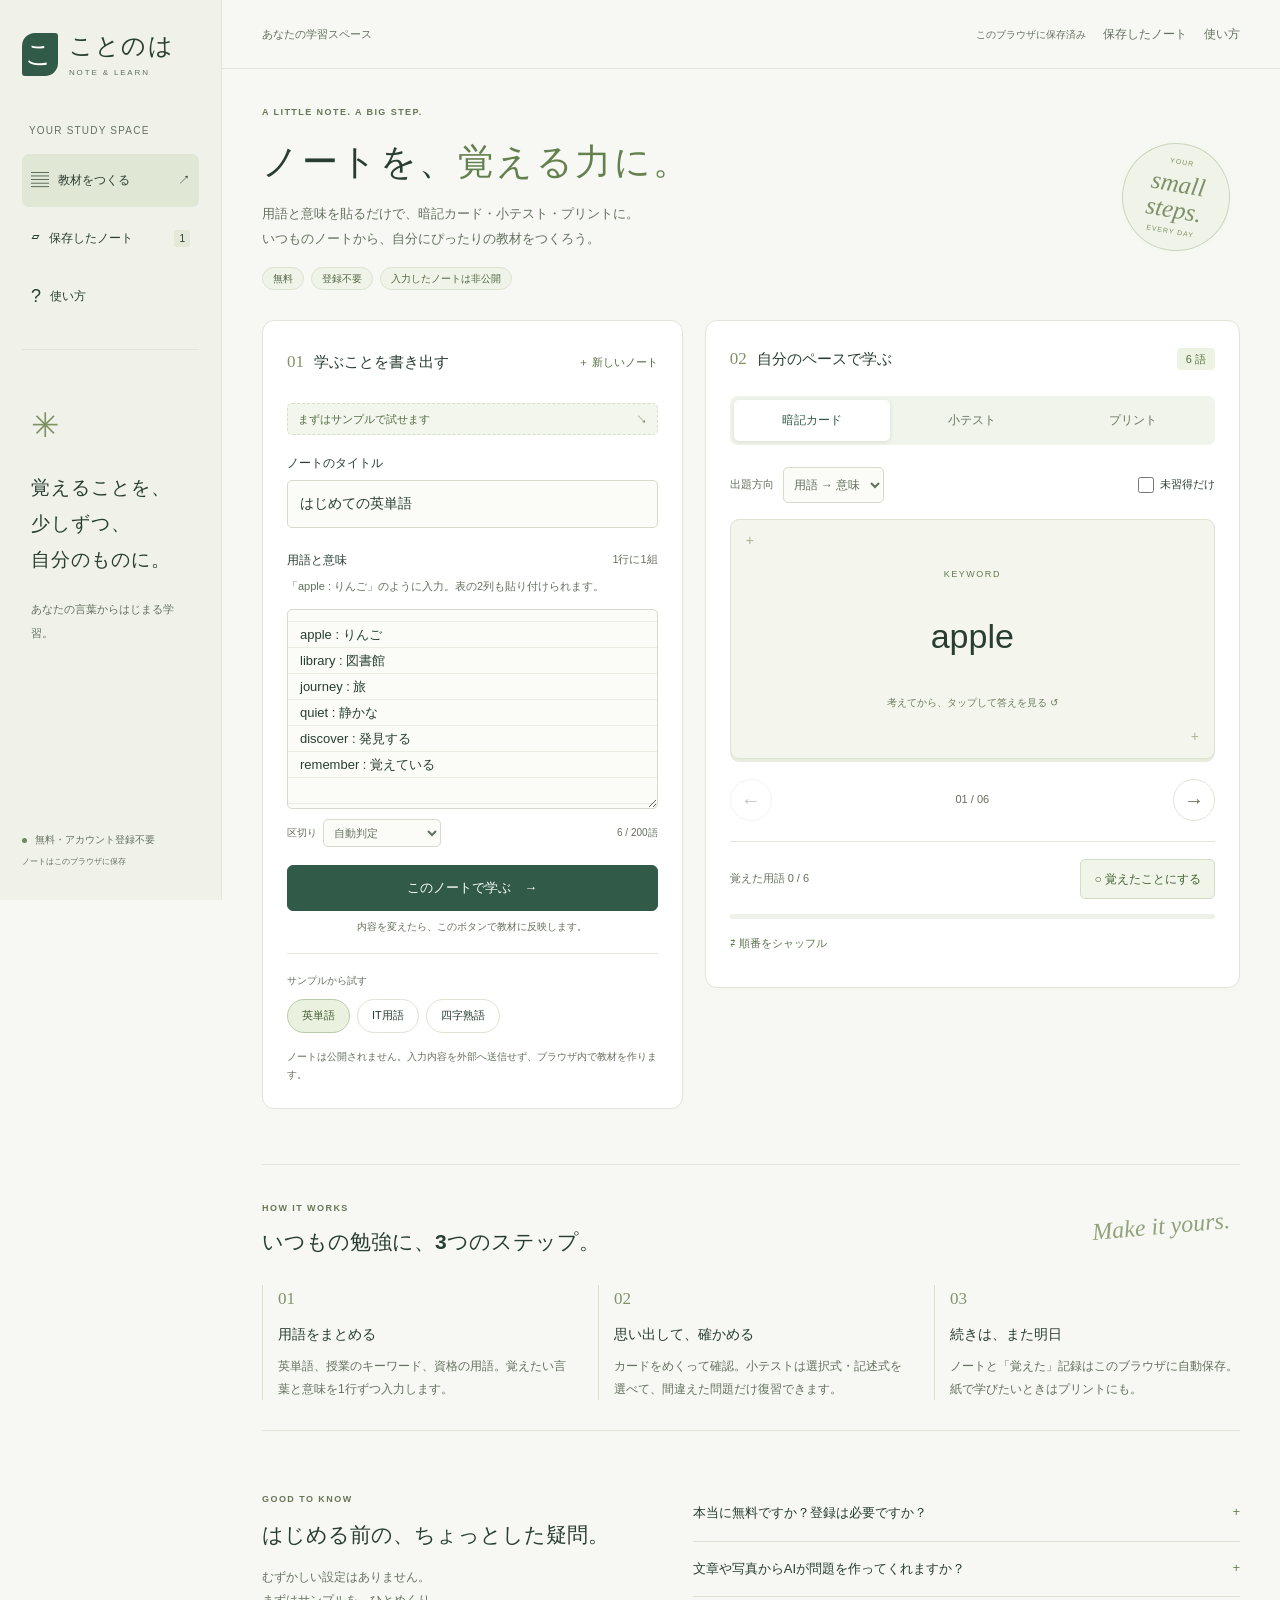
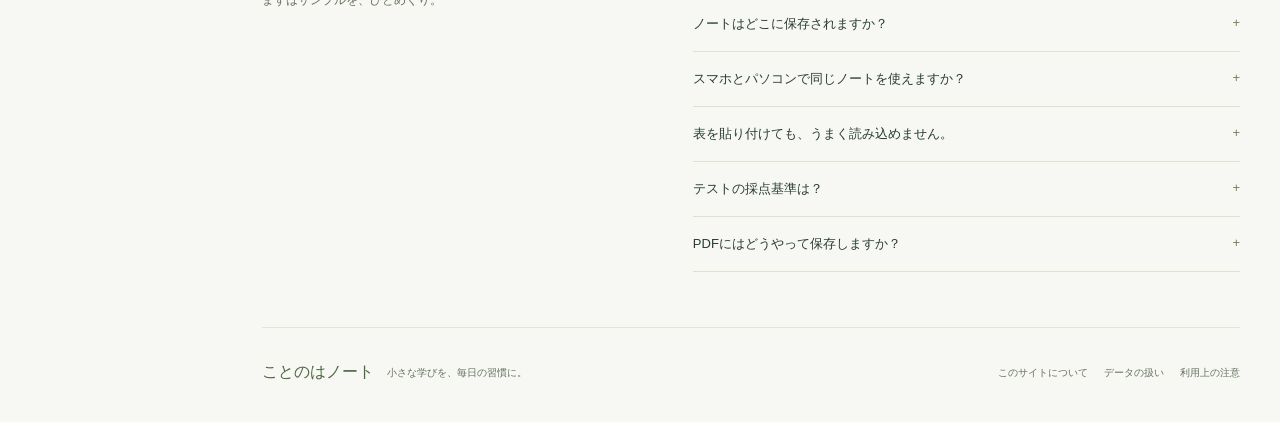
==== index.html @ 193f7513 "Add files via upload" ====
<!doctype html>
<html lang="ja">
<head>
  <meta charset="UTF-8"><meta name="viewport" content="width=device-width, initial-scale=1"><meta name="theme-color" content="#315a48">
  <title>ことのはノート｜登録不要の暗記カード・小テスト作成</title>
  <meta name="description" content="用語と意味を貼るだけで、暗記カード・選択式や記述式の小テスト・印刷プリントに。無料・登録不要。英単語や資格の勉強に使える、自分だけの学習ツールです。">
  <link rel="canonical" href="__SITE_URL__/">
  <meta property="og:type" content="website"><meta property="og:locale" content="ja_JP"><meta property="og:site_name" content="ことのはノート"><meta property="og:title" content="ことのはノート｜ノートを、覚える力に。"><meta property="og:description" content="貼り付けた用語を、暗記カード・小テスト・プリントに。無料、登録不要。"><meta property="og:url" content="__SITE_URL__/"><meta property="og:image" content="__SITE_URL__/og.png"><meta property="og:image:width" content="1200"><meta property="og:image:height" content="630"><meta name="twitter:card" content="summary_large_image">
  <link rel="icon" href="favicon.svg" type="image/svg+xml"><link rel="apple-touch-icon" href="icon-180.png"><link rel="stylesheet" href="style.css"><script src="core.js" defer></script><script src="app.js" defer></script>
  <script type="application/ld+json">{"@context":"https://schema.org","@type":"WebApplication","name":"ことのはノート","url":"__SITE_URL__/","applicationCategory":"EducationalApplication","operatingSystem":"Web browser","inLanguage":"ja","offers":{"@type":"Offer","price":"0","priceCurrency":"JPY"},"description":"用語と意味から暗記カード・小テスト・印刷プリントを作成する登録不要の学習ツール。"}</script>
</head>
<body>
<a class="skip-link" href="#workspace">教材づくりへスキップ</a>
<aside class="sidebar">
  <a class="brand" href="./"><span class="brand-mark" aria-hidden="true">こ</span><span>ことのは<span class="brand-small">NOTE & LEARN</span></span></a>
  <div class="side-label">YOUR STUDY SPACE</div>
  <nav aria-label="メインメニュー"><a class="side-item active" href="#workspace"><span aria-hidden="true">▤</span> 教材をつくる <span class="side-arrow">↗</span></a><button class="side-item" data-library><span aria-hidden="true">▱</span> 保存したノート <span id="noteCount" class="count-badge">1</span></button><a class="side-item" href="#howto"><span aria-hidden="true">?</span> 使い方</a></nav>
  <div class="side-rule"></div><div class="sidebar-note"><div class="little-leaf" aria-hidden="true">✳</div><p>覚えることを、<br>少しずつ、<br>自分のものに。</p><small>あなたの言葉からはじまる学習。</small></div>
  <div class="side-bottom"><span class="status-dot"></span> 無料・アカウント登録不要<small>ノートはこのブラウザに保存</small></div>
</aside>
<div class="shell">
  <header class="topbar"><span class="breadcrumb">あなたの学習スペース</span><div class="top-actions"><span id="saveStatus" role="status">このブラウザに保存</span><button class="header-link" data-library>保存したノート</button><a class="header-link" href="#howto">使い方</a></div></header>
  <main>
    <section class="intro"><div><div class="eyebrow">A LITTLE NOTE. A BIG STEP.</div><h1>ノートを、<span>覚える力に。</span></h1><p>用語と意味を貼るだけで、暗記カード・小テスト・プリントに。<br>いつものノートから、自分にぴったりの教材をつくろう。</p><div class="trust-row"><span>無料</span><span>登録不要</span><span>入力したノートは非公開</span></div></div><div class="intro-stamp" aria-hidden="true"><span>YOUR</span><strong>small<br>steps.</strong><span>EVERY DAY</span></div></section>
    <noscript><p class="error-box">この学習ツールにはJavaScriptが必要です。ブラウザの設定でJavaScriptを有効にしてください。</p></noscript>
    <div id="storageWarning" class="warning-box" role="alert" hidden></div>
    <div id="workspace" class="workspace">
      <section class="editor-panel panel" aria-labelledby="editorHeading">
        <div class="panel-head"><div><span class="step-num">01</span><h2 id="editorHeading">学ぶことを書き出す</h2></div><button id="newBtn" class="text-button">＋ 新しいノート</button></div>
        <div id="sampleNotice" class="sample-notice"><span>まずはサンプルで試せます</span><span class="sample-dot" aria-hidden="true">↘</span></div>
        <label for="noteTitle" class="field-label">ノートのタイトル</label><input id="noteTitle" maxlength="80" placeholder="例：英単語 第1章" autocomplete="off">
        <div class="label-row"><label for="source" class="field-label">用語と意味</label><span class="subtle">1行に1組</span></div>
        <p id="formatHelp" class="input-hint">「apple : りんご」のように入力。表の2列も貼り付けられます。</p>
        <textarea id="source" maxlength="450000" spellcheck="false" aria-describedby="formatHelp inputError" placeholder="apple : りんご&#10;library : 図書館&#10;journey : 旅"></textarea>
        <div class="editor-meta"><label for="separator">区切り <select id="separator"><option value="auto">自動判定</option><option value="colon">コロン（:）</option><option value="tab">タブ（表の2列）</option><option value="comma">カンマ（,）</option></select></label><span id="lineCount">0 / 200語</span></div>
        <div id="inputError" class="error-box" role="alert" hidden></div>
        <button id="generateBtn" class="primary generate">このノートで学ぶ <span aria-hidden="true">→</span></button>
        <p id="editHint" class="input-hint edit-hint">内容を変えたら、このボタンで教材に反映します。</p>
        <div class="sample-section"><span class="mini-label">サンプルから試す</span><div class="sample-buttons"><button data-sample="english">英単語</button><button data-sample="it">IT用語</button><button data-sample="idiom">四字熟語</button></div></div>
        <p class="privacy-note">ノートは公開されません。入力内容を外部へ送信せず、ブラウザ内で教材を作ります。</p>
      </section>
      <section class="study-panel panel" aria-labelledby="studyHeading">
        <div class="panel-head"><div><span class="step-num">02</span><h2 id="studyHeading">自分のペースで学ぶ</h2></div><span class="small-tag green" id="wordBadge">0 語</span></div>
        <div class="tabs" role="tablist" aria-label="学習モード"><button id="tab-cards" role="tab" aria-selected="true" aria-controls="learningArea" data-mode="cards">暗記カード</button><button id="tab-quiz" role="tab" aria-selected="false" aria-controls="learningArea" data-mode="quiz">小テスト</button><button id="tab-print" role="tab" aria-selected="false" aria-controls="learningArea" data-mode="print">プリント</button></div>
        <p id="pendingNotice" class="pending-notice" hidden>編集した内容はまだ教材に反映されていません。「教材を更新する」を押してください。</p>
        <div id="learningArea" role="tabpanel" aria-labelledby="tab-cards" tabindex="0"></div>
      </section>
    </div>
    <section class="how-section" id="howto" aria-labelledby="howHeading"><div class="section-label"><div><span class="eyebrow">HOW IT WORKS</span><h2 id="howHeading">いつもの勉強に、3つのステップ。</h2></div><span class="handwritten" aria-hidden="true">Make it yours.</span></div><div class="steps"><article><span class="step-num">01</span><h3>用語をまとめる</h3><p>英単語、授業のキーワード、資格の用語。覚えたい言葉と意味を1行ずつ入力します。</p></article><article><span class="step-num">02</span><h3>思い出して、確かめる</h3><p>カードをめくって確認。小テストは選択式・記述式を選べて、間違えた問題だけ復習できます。</p></article><article><span class="step-num">03</span><h3>続きは、また明日</h3><p>ノートと「覚えた」記録はこのブラウザに自動保存。紙で学びたいときはプリントにも。</p></article></div></section>
    <section class="faq-section" id="faq" aria-labelledby="faqHeading"><div><span class="eyebrow">GOOD TO KNOW</span><h2 id="faqHeading">はじめる前の、ちょっとした疑問。</h2><p>むずかしい設定はありません。<br>まずはサンプルを、ひとめくり。</p></div><div class="faq-list"><details><summary>本当に無料ですか？登録は必要ですか？</summary><p>現在の機能はすべて無料で使えます。会員登録やログイン、クレジットカードの登録は不要です。</p></details><details><summary>文章や写真からAIが問題を作ってくれますか？</summary><p>いいえ。今は自分で入力した「用語と意味」の組から教材を作るツールです。文章・写真・PDFの解析や、内容の正しさを判定する機能はありません。</p></details><details><summary>ノートはどこに保存されますか？</summary><p>この端末の、このブラウザ内です。30冊まで保存できます。ブラウザのデータを消したり、プライベートブラウズを終了したりすると失われることがあります。「保存したノート」から定期的にバックアップしてください。同じ端末を使う人はノートを閲覧できます。</p></details><details><summary>スマホとパソコンで同じノートを使えますか？</summary><p>自動同期はありません。「保存したノート」からJSONファイルを保存し、別の端末で読み込んでください。読み込んだノートは別のノートとして追加されます。</p></details><details><summary>表を貼り付けても、うまく読み込めません。</summary><p>1列目に用語、2列目に意味を置き、見出しを除いた2列をコピーしてください。区切りを「タブ」にすると確実です。1組の中の改行や、引用符付きCSVには対応していません。</p></details><details><summary>テストの採点基準は？</summary><p>記述式は登録した用語と一致すれば正解です。英字の大小、全角・半角、空白の違いは区別しません。別の言い方や誤字は判定できません。選択式の候補は同じノートの用語から作ります。</p></details><details><summary>PDFにはどうやって保存しますか？</summary><p>「プリント」の「印刷 / PDF保存」を押し、端末の印刷画面でPDF保存を選びます。端末やブラウザによって操作は異なります。紙に印刷する場合はA4縦を選んでください。</p></details></div></section>
    <footer><a class="footer-brand" href="./">ことのはノート</a><span>小さな学びを、毎日の習慣に。</span><nav aria-label="サイト情報"><a href="about.html">このサイトについて</a><a href="privacy.html">データの扱い</a><a href="terms.html">利用上の注意</a></nav></footer>
  </main>
</div>
<dialog id="libraryDialog" aria-labelledby="libraryHeading"><div class="dialog-head"><div><span class="eyebrow">YOUR NOTEBOOKS</span><h2 id="libraryHeading">保存したノート</h2></div><form method="dialog"><button class="close-button" aria-label="閉じる">×</button></form></div><p class="input-hint">このブラウザだけに保存されています。大切なノートはファイルにも保存してください。</p><div class="library-actions"><button id="libraryNewBtn" class="secondary">＋ 新しいノート</button><button id="importBtn" class="secondary">ファイルを読み込む</button><input id="importFile" type="file" accept="application/json,.json" hidden></div><div id="libraryList"></div><div class="library-bottom"><button id="backupBtn" class="primary">全ノートをバックアップ</button><span id="libraryCapacity" class="subtle"></span></div><p class="input-hint">JSONファイルには入力内容が含まれます。共有するときは内容を確認してください。</p></dialog>
<dialog id="confirmDialog" aria-labelledby="confirmHeading"><h2 id="confirmHeading">確認</h2><p id="confirmText"></p><div class="quiz-action"><button id="cancelConfirm" class="secondary">キャンセル</button><button id="acceptConfirm" class="primary">続ける</button></div></dialog>
<div id="toast" role="status" aria-live="polite"></div><div id="printSheet"></div>
</body></html>
---- style.css ----
@charset "UTF-8";
:root{--green:#315a48;--ink:#293d32;--muted:#64705f;--line:#e1e5da;--sage:#e7eddf;--paper:#f7f8f3;--soft:#f0f3e9;--danger:#984731;font-family:-apple-system,BlinkMacSystemFont,"Hiragino Kaku Gothic ProN","Yu Gothic",Meiryo,sans-serif;color:var(--ink);background:var(--paper);font-size:14px;line-height:1.7;font-synthesis:none}
*{box-sizing:border-box}body{margin:0}button,input,textarea,select{font:inherit;color:inherit}a{color:inherit}button,a,input,select,textarea{touch-action:manipulation}button{cursor:pointer}button:disabled{opacity:.4;cursor:default}button,a,input,select,textarea,summary{outline-offset:4px}button:focus-visible,a:focus-visible,summary:focus-visible{outline:3px solid #587c43}input:focus,textarea:focus,select:focus{outline:2px solid #90a879;outline-offset:1px;border-color:#789567}button{transition:background .15s}a{text-underline-offset:4px}h1,h2,h3,p{margin-top:0}h1,h2,h3{line-height:1.5}p{overflow-wrap:anywhere}h2{font-size:17px;margin:0;font-weight:650}button svg{pointer-events:none}[hidden]{display:none!important}html{scroll-behavior:smooth;scroll-padding-top:24px}.skip-link{position:fixed;top:-80px;left:20px;z-index:100;background:white;padding:12px}.skip-link:focus{top:12px}
.sidebar{position:fixed;inset:0 auto 0 0;width:222px;padding:32px 22px;background:#f0f2e9;border-right:1px solid var(--line);display:flex;flex-direction:column;z-index:2}.brand{display:flex;gap:11px;align-items:center;font-family:serif;font-weight:700;font-size:24px;text-decoration:none;letter-spacing:.05em;line-height:1.2}.brand-mark{display:flex;align-items:center;justify-content:center;background:var(--green);color:white;width:36px;height:43px;border-radius:13px 3px 13px 3px;font-size:27px;font-weight:400}.brand-small{display:block;font-family:Arial,sans-serif;font-size:8px;font-weight:400;letter-spacing:.23em;margin-top:7px;color:var(--muted)}.side-label{font-size:10px;letter-spacing:.12em;margin:45px 7px 15px;color:var(--muted)}.side-item{border:0;text-decoration:none;background:none;display:flex;gap:9px;align-items:center;width:100%;min-height:48px;text-align:left;font-size:12px;padding:11px 9px;border-radius:7px;margin-bottom:5px;white-space:nowrap}.side-item.active{background:#e0e7d5;font-weight:600}.side-item:hover{background:#e6ebdd}.side-item>span:first-child{font-size:18px}.side-arrow,.count-badge{margin-left:auto}.count-badge{font-size:10px!important;background:#e3e8d9;padding:0 5px;border-radius:3px}.side-rule{border-top:1px solid var(--line);margin:22px 0}.sidebar-note{margin:25px 9px 0}.little-leaf{font-size:34px;color:#809265;margin-bottom:15px}.sidebar-note p{font-family:serif;font-size:19px;line-height:1.9;letter-spacing:.05em}.sidebar-note small,.side-bottom{font-size:11px;color:var(--muted)}.side-bottom{margin-top:auto;padding-top:35px;font-size:10px}.side-bottom small{display:block;margin-top:6px}.status-dot{display:inline-block;width:5px;height:5px;border-radius:50%;background:#6f8759;margin-right:5px}.shell{margin-left:222px}.topbar{min-height:69px;padding:10px 40px;border-bottom:1px solid var(--line);display:flex;align-items:center;justify-content:space-between;gap:20px;font-size:11px;color:var(--muted)}.top-actions{display:flex;align-items:center;gap:17px}.header-link{background:none;border:0;font-size:12px;text-decoration:none;min-height:44px;display:inline-flex;align-items:center;padding:4px 0;white-space:nowrap}#saveStatus{font-size:10px}
main{max-width:1300px;margin:auto;padding:36px 40px 0}.intro{display:flex;align-items:center;justify-content:space-between;gap:20px;margin-bottom:30px}.eyebrow{font-size:9px;letter-spacing:.16em;color:#697657;font-weight:600}.intro h1{font-size:36px;letter-spacing:.07em;margin:15px 0 13px;font-weight:650}.intro h1 span{color:#65804f}.intro p{font-size:13px;line-height:1.9;color:var(--muted);margin-bottom:15px}.trust-row{display:flex;gap:7px;flex-wrap:wrap}.trust-row span{font-size:10px;border:1px solid #dce3d2;border-radius:30px;padding:2px 10px;background:#f0f4e8;color:#526644}.intro-stamp{border:1px solid #c9d3bd;border-radius:50%;width:108px;height:108px;flex-shrink:0;margin-right:10px;display:flex;flex-direction:column;align-items:center;justify-content:center;transform:rotate(10deg);color:#7e9069;background:#f0f4e8;outline:4px solid #f0f4e850}.intro-stamp span{font-size:7px;letter-spacing:.14em}.intro-stamp strong{font-family:Georgia,serif;font-style:italic;font-size:25px;line-height:1.05;text-align:center;font-weight:400;margin:3px 0}
.workspace{display:grid;grid-template-columns:minmax(0,.88fr) minmax(0,1.12fr);gap:22px;align-items:start;scroll-margin-top:20px}.panel{background:#fff;border:1px solid var(--line);border-radius:12px;box-shadow:0 3px 5px #263d3403;min-width:0}.editor-panel,.study-panel{padding:24px}.panel-head{display:flex;align-items:center;justify-content:space-between;gap:10px;margin-bottom:22px}.panel-head>div{display:flex;align-items:center;gap:10px}.panel-head h2{font-size:15px}.step-num{font-family:Georgia,serif;color:#81926a;font-size:17px;font-weight:400}.small-tag{font-size:11px;background:#f1f3ed;border-radius:4px;padding:2px 9px;white-space:nowrap}.green{background:#edf3e3;color:#577142}.text-button{background:none;border:0;color:#526b42;padding:5px 0;min-height:36px;font-size:11px;white-space:nowrap}.sample-notice{display:flex;justify-content:space-between;align-items:center;background:#f3f6ec;color:#536d43;border:1px dashed #d5dfc8;border-radius:5px;font-size:11px;padding:6px 10px;margin-bottom:18px}.field-label{font-size:12px;display:block;font-weight:600;margin-bottom:6px}input,textarea,select{border:1px solid #d4dbcd;border-radius:5px;background:#fbfcf8}#noteTitle{width:100%;padding:11px 12px;font-size:14px}.label-row{display:flex;align-items:center;justify-content:space-between;gap:10px;margin-top:22px}.label-row .field-label{margin:0}.subtle{color:var(--muted);font-size:11px}.input-hint{font-size:11px;line-height:1.8;color:var(--muted);margin:7px 0 12px}.edit-hint{text-align:center;font-size:10px;margin:7px 0 17px}textarea{width:100%;min-height:200px;resize:vertical;padding:12px;line-height:2;font-size:13px;background-image:linear-gradient(transparent 96%,#e9eee2 96%);background-size:100% 26px;background-position:0 12px;display:block}textarea::placeholder{color:#7f8a78}.editor-meta{display:flex;align-items:center;justify-content:space-between;gap:8px;font-size:10px;color:var(--muted);margin:10px 0 18px}.editor-meta label{display:flex;gap:6px;align-items:center}.editor-meta select{font-size:11px;padding:6px;max-width:150px}.primary{background:var(--green);color:#fff;border:1px solid var(--green);padding:11px 18px;border-radius:6px;min-height:44px;font-size:12px;font-weight:550}.primary:hover{background:#234635}.generate{width:100%;display:flex;justify-content:center;align-items:center;font-size:13px}.secondary{background:#f1f5e9;color:#456036;border:1px solid #d1ddc4;border-radius:5px;padding:9px 13px;min-height:40px;font-size:12px}.secondary:hover{background:#e5edda}.quiet{background:none;border:0;padding:8px 0;font-size:11px;color:#5e7452;min-height:40px}.quiet:hover{text-decoration:underline}.sample-section{border-top:1px solid var(--line);padding-top:14px}.mini-label{font-size:10px;color:var(--muted)}.sample-buttons{display:flex;gap:7px;margin-top:7px}.sample-buttons button{background:white;border:1px solid #dde4d4;font-size:11px;border-radius:20px;padding:5px 14px;min-height:34px}.sample-buttons button:hover,.sample-buttons button[aria-pressed=true]{background:#eaf1df;border-color:#bacdab;color:#425d31}.privacy-note{color:var(--muted);font-size:10px;line-height:1.8;margin:15px 0 0}.study-panel{min-height:660px}.tabs{display:flex;gap:4px;background:#f1f4eb;padding:4px;border-radius:7px}.tabs button{flex:1;min-width:0;white-space:nowrap;border:0;background:none;border-radius:5px;padding:9px 3px;min-height:41px;font-size:12px;color:#68775d}.tabs button[aria-selected=true]{background:#fff;color:var(--green);font-weight:600;box-shadow:0 1px 4px #33462b20}#learningArea{outline:none}#learningArea:focus-visible{outline:2px solid #789567;outline-offset:6px}.study-top{display:flex;flex-wrap:wrap;align-items:center;justify-content:space-between;gap:12px;margin:22px 0 16px}.select-label{display:flex;align-items:center;gap:9px;font-size:11px;color:var(--muted)}.select-label select{font-size:12px;padding:6px;min-height:36px;max-width:100%}.check-label{display:flex;gap:6px;align-items:center;font-size:11px;cursor:pointer;min-height:36px}.check-label input,input[type=radio]{accent-color:var(--green);width:16px;height:16px;margin:0;flex-shrink:0}.card{width:100%;min-height:240px;border:1px solid #dce4d1;border-radius:9px;background:#f4f6ed;display:flex;align-items:center;justify-content:center;flex-direction:column;text-align:center;padding:28px 22px;position:relative;box-shadow:0 3px 0 #e8ecdf;overflow-wrap:anywhere}.card::before,.card::after{content:'+';position:absolute;color:#a8b594;font-size:14px}.card::before{left:15px;top:9px}.card::after{right:15px;bottom:9px}.card-label{font-size:9px;letter-spacing:.17em;color:#647a4d;margin-bottom:26px}.card-value{font-size:34px;font-weight:500;line-height:1.7;white-space:pre-wrap;max-width:100%}.card.answer .card-value{font-size:19px}.card-tip{font-size:10px;color:#6d7d5f;margin-top:28px}.card-controls{display:flex;justify-content:space-between;align-items:center;margin-top:20px;font-size:11px;color:var(--muted);font-variant-numeric:tabular-nums}.nav-btn{width:42px;height:42px;border-radius:50%;border:1px solid var(--line);background:#fff;font-size:20px}.nav-btn:hover:not(:disabled){background:var(--soft)}.card-footer{display:flex;justify-content:space-between;align-items:center;gap:12px;margin-top:20px;padding-top:17px;border-top:1px solid var(--line);font-size:11px;color:var(--muted)}.remembered{background:#dce9cc;color:#355325;border-color:#aec699}progress{display:block;width:100%;height:5px;border:0;background:#edf1e7;border-radius:10px;overflow:hidden;accent-color:#7b9860;margin:15px 0 4px}progress::-webkit-progress-bar{background:#edf1e7}progress::-webkit-progress-value{background:#7b9860}progress::-moz-progress-bar{background:#7b9860}.empty{min-height:400px;display:flex;flex-direction:column;align-items:center;justify-content:center;text-align:center;padding:20px;color:var(--muted)}.empty-symbol{font-size:43px;color:#8da375;margin-bottom:15px}.empty h3{font-size:17px;color:#486238}.empty p{font-size:12px;white-space:pre-line}.empty .quiet{margin-top:15px}
.error-box,.warning-box,.pending-notice{padding:12px;border-radius:6px;font-size:12px;line-height:1.8}.error-box{color:#883b27;background:#fff1ea;white-space:pre-line;margin-bottom:15px;border:1px solid #f0d9cd}.warning-box{color:#745624;background:#fff7df;border:1px solid #eadcb7;margin-bottom:20px}.pending-notice{color:#725b30;background:#fff8e8;margin:15px 0 0;font-size:11px}.quiz-description{font-size:11px;line-height:1.8;color:var(--muted);margin-bottom:20px}.quiz-row{border:0;border-bottom:1px solid var(--line);padding:0 0 20px;margin:0 0 20px;min-width:0}.quiz-row legend{padding:0;margin-bottom:12px;line-height:1.9;font-size:13px;overflow-wrap:anywhere;max-width:100%}.question-number{font-family:Georgia,serif;color:#708957;margin-right:10px;font-size:15px}.choice-grid{display:grid;grid-template-columns:1fr 1fr;gap:8px}.choice-option{display:flex;align-items:center;gap:8px;padding:10px 12px;border:1px solid #dfe5d6;border-radius:6px;font-size:12px;line-height:1.7;cursor:pointer;min-width:0;min-height:44px;overflow-wrap:anywhere}.choice-option:has(input:checked){border-color:#7c9965;background:#edf4e4}.choice-option.right-choice{border-color:#719452;background:#edf4e4}.choice-option.wrong-choice{border-color:#c88b77;background:#fff0ea}.choice-option:has(input:focus-visible){outline:2px solid #6e8c56;outline-offset:2px}.written-answer{width:100%;padding:11px;font-size:14px}.quiz-action{display:flex;gap:10px;flex-wrap:wrap}.grade{font-size:12px;margin:10px 0 0}.correct{color:#386528}.incorrect{color:#963f28}.score{background:#eef4e5;border:1px solid #dce6d1;border-radius:8px;padding:17px;margin:18px 0 24px;text-align:center}.score strong{font-family:Georgia,serif;font-size:34px;font-weight:400}.score p{margin:3px 0 0;color:#536b43;font-size:12px}.print-controls{display:flex;flex-wrap:wrap;gap:12px;align-items:center;margin:22px 0}.print-controls .select-label{width:100%;flex-wrap:wrap}.paper-preview{border:1px solid #dce1d4;padding:24px;box-shadow:0 5px 14px #263d3408;font-size:12px}.paper-preview h3{font-size:19px;overflow-wrap:anywhere;margin:10px 0}.paper-preview small{color:var(--muted)}.paper-line{border-bottom:1px solid var(--line);padding:15px 0;overflow-wrap:anywhere;white-space:pre-line}.print-notice{font-size:11px;color:var(--muted);margin:17px 0 0}
.how-section{margin:55px 0;padding:30px 0;border-top:1px solid var(--line);border-bottom:1px solid var(--line)}.section-label{display:flex;justify-content:space-between;gap:20px;align-items:center;margin-bottom:27px}.section-label h2{font-size:21px;margin-top:8px}.handwritten{font:italic 24px Georgia,serif;color:#91a27b;transform:rotate(-5deg);margin-right:10px}.steps{display:grid;grid-template-columns:repeat(3,1fr);gap:30px}.steps article{padding-left:15px;border-left:1px solid #d7dfcd}.steps h3{font-size:14px;margin:10px 0}.steps p{font-size:12px;color:var(--muted);line-height:1.9;margin:0}.faq-section{display:grid;grid-template-columns:1fr 1.4fr;gap:40px;margin-bottom:55px}.faq-section h2{font-size:21px;margin:9px 0 15px}.faq-section>div>p{color:var(--muted);font-size:12px;line-height:1.9}.faq-list details{border-bottom:1px solid #dce3d2;padding:0;margin:0}.faq-list summary{cursor:pointer;font-size:13px;padding:16px 18px 16px 0;list-style:none;position:relative}.faq-list summary::-webkit-details-marker{display:none}.faq-list summary::after{content:'+';position:absolute;right:0;top:15px;color:#6c8356}.faq-list details[open] summary::after{content:'−'}.faq-list details p{font-size:12px;color:var(--muted);line-height:1.9;padding:0 12px 5px 0}footer{border-top:1px solid var(--line);padding:24px 0 30px;display:flex;align-items:center;gap:13px;flex-wrap:wrap;font-size:10px;color:var(--muted)}.footer-brand{font-family:serif;font-size:16px;color:#4d6740;text-decoration:none}footer nav{margin-left:auto;display:flex;gap:16px;flex-wrap:wrap}footer nav a{min-height:40px;display:inline-flex;align-items:center;text-decoration:none}footer nav a:hover{text-decoration:underline}
dialog{border:1px solid #d9e1ce;border-radius:12px;background:#fcfdf9;color:var(--ink);width:calc(100% - 32px);max-width:620px;max-height:85vh;padding:28px;box-shadow:0 15px 60px #233c2825}dialog::backdrop{background:#23352b75}dialog h2{font-size:23px;margin:6px 0 10px}dialog p{font-size:13px}.dialog-head{display:flex;align-items:flex-start;justify-content:space-between;gap:20px}.close-button{border:0;background:none;font-size:26px;width:40px;height:40px;line-height:1}.library-actions,.library-bottom{display:flex;gap:10px;align-items:center;justify-content:space-between;flex-wrap:wrap}.library-actions{justify-content:flex-start;margin:20px 0}.library-bottom{border-top:1px solid var(--line);padding-top:20px;margin-top:20px}#libraryList{max-height:40vh;overflow:auto;padding:2px}.note-row{display:flex;gap:10px;align-items:center;justify-content:space-between;border:1px solid var(--line);border-radius:6px;background:#fff;margin-bottom:9px;padding:9px 12px}.note-row.current-note{background:#f0f5e8;border-color:#bfcea9}.note-open{min-width:0;text-align:left;background:none;border:0;flex:1;padding:4px;overflow-wrap:anywhere}.note-open strong{display:block;font-weight:550;font-size:13px}.note-open span{display:block;color:var(--muted);font-size:10px;margin-top:5px}.note-actions{display:flex;gap:15px;flex-shrink:0}.danger{color:var(--danger)}#confirmDialog{max-width:420px}#confirmText{white-space:pre-line}#toast{position:fixed;bottom:24px;left:50%;transform:translateX(-50%);padding:12px 20px;background:#294b3c;color:#fff;border-radius:7px;font-size:12px;box-shadow:0 5px 25px #23352b30;opacity:0;pointer-events:none;z-index:20;width:max-content;max-width:90vw;overflow-wrap:anywhere}#toast.visible{opacity:1}#printSheet{display:none}
.info-body{max-width:820px;margin:0 auto;padding:35px 25px}.info-body .brand{margin-bottom:40px}.info-body main{padding:0}.info-body h1{font-size:30px;margin:12px 0 25px}.info-body h2{font-size:18px;margin:30px 0 10px}.info-body p,.info-body li{font-size:14px;line-height:2;color:#54614e}.info-body .back-link{display:inline-block;margin:25px 0 40px;color:var(--green)}.info-body article{background:#fff;border:1px solid var(--line);border-radius:12px;padding:32px}.info-body footer nav{margin:0}.updated{font-size:11px!important;color:var(--muted)}
@media(min-width:1500px){main{padding-top:50px}.intro{margin-bottom:36px}.intro h1{font-size:39px}}
@media(max-width:1200px){.sidebar{width:195px;padding:28px 16px}.shell{margin-left:195px}.brand{font-size:22px}main{padding:28px 25px 0}.topbar{padding:10px 25px}.workspace{gap:18px}.editor-panel,.study-panel{padding:20px}.intro h1{font-size:31px}.panel-head{flex-wrap:wrap;gap:4px}.panel-head h2{font-size:14px}.intro-stamp{width:94px;height:94px;margin:0}.intro p{font-size:12px}.study-top{gap:8px}.top-actions{gap:12px}}
@media(max-width:980px){.sidebar{position:static;width:auto;display:flex;flex-direction:row;justify-content:space-between;align-items:center;border-right:0;border-bottom:1px solid var(--line);padding:18px 25px}.sidebar .side-label,.sidebar nav,.side-rule,.sidebar-note,.side-bottom{display:none}.shell{margin-left:0}.brand{font-size:22px}.brand-mark{height:36px;width:31px;font-size:24px}.topbar{min-height:54px}.workspace{grid-template-columns:1fr 1fr}.editor-panel,.study-panel{padding:20px}.intro{margin-top:12px}.intro h1{font-size:34px}.faq-section{gap:25px}.faq-section h2{font-size:20px}.section-label h2{font-size:20px}.study-top .select-label{flex-wrap:wrap;gap:3px}.choice-grid{grid-template-columns:1fr}}
@media(max-width:740px){.workspace{grid-template-columns:1fr;gap:22px}.editor-panel,.study-panel{padding:24px}.study-panel{min-height:640px}.panel-head{flex-wrap:nowrap}.panel-head h2{font-size:16px}.intro p{font-size:13px}textarea{min-height:180px}.card{min-height:260px}.study-top .select-label{flex-wrap:nowrap;gap:8px}.choice-grid{grid-template-columns:1fr 1fr}.faq-section{grid-template-columns:1fr;gap:8px}.faq-section>div>p{display:none}.steps{gap:20px}.handwritten{display:none}.topbar .breadcrumb{display:none}.topbar{justify-content:flex-end}.top-actions{width:100%;justify-content:space-between}#saveStatus{margin-right:auto}.how-section{margin:40px 0}footer nav{width:100%;margin:0}}
@media(max-width:460px){.sidebar{padding:15px 18px}.brand{font-size:20px}.brand-small{font-size:7px}.topbar{padding:5px 18px;min-height:48px}.header-link{font-size:10px}.top-actions{gap:13px}#saveStatus{font-size:9px}main{padding:24px 16px 0}.intro{margin:0 0 25px}.intro h1{font-size:28px;margin:12px 0}.intro p{font-size:12px}.intro-stamp{display:none}.eyebrow{font-size:8px}.trust-row span{font-size:9px;padding:2px 8px}.editor-panel,.study-panel{padding:19px}.panel-head h2{font-size:14px}.panel-head{gap:5px}.panel-head>div{gap:7px}.text-button{font-size:10px}.input-hint{font-size:11px}input,textarea,#noteTitle,.written-answer{font-size:16px}textarea{line-height:1.9;background-size:100% 30.4px;min-height:210px}.editor-meta{font-size:10px}.editor-meta select{max-width:140px;font-size:12px}.sample-buttons button{min-height:40px}.card-value{font-size:30px}.card.answer .card-value{font-size:18px}.card{padding:25px 20px}.card-tip{font-size:10px}.card-footer{gap:8px;font-size:10px}.card-footer .secondary{font-size:11px;padding:9px}.select-label,.check-label{font-size:11px}.study-panel{min-height:630px}.tabs button{min-height:44px;font-size:12px}.paper-preview{padding:17px}.choice-grid{grid-template-columns:1fr}.steps{grid-template-columns:1fr;gap:25px}.steps article{padding-left:18px;display:grid;grid-template-columns:28px 1fr;column-gap:12px}.steps .step-num{grid-row:1/3}.steps h3{margin:0 0 6px}.section-label h2,.faq-section h2{font-size:19px}.faq-list summary{font-size:12px;padding-top:17px;padding-bottom:17px}.faq-list details p{font-size:12px}.how-section{padding:28px 0}.faq-section{margin-bottom:35px}footer{gap:7px}footer nav{gap:16px;font-size:10px}dialog{padding:20px}dialog h2{font-size:21px}.note-row{flex-wrap:wrap}.note-open{flex-basis:100%}.note-actions{justify-content:flex-end;width:100%}.note-actions .quiet{min-height:34px;padding:3px 8px}.info-body{padding:25px 17px}.info-body article{padding:22px}.info-body h1{font-size:25px}}
@media(prefers-reduced-motion:reduce){html{scroll-behavior:auto}*{transition:none!important}}
@page{size:A4;margin:18mm}
@media print{body{background:#fff;color:#000;font-size:12px}.sidebar,.shell,dialog,#toast,.skip-link{display:none!important}#printSheet{display:block!important}#printSheet h1{font-size:22px;color:#000;overflow-wrap:anywhere}#printSheet .print-header{display:flex;justify-content:space-between;border-bottom:2px solid #333;padding-bottom:12px;margin-bottom:18px;gap:20px}#printSheet .print-question{break-inside:avoid;margin-bottom:22px;overflow-wrap:anywhere}#printSheet .answer-space{height:34px;border-bottom:1px solid #999}#printSheet .answer-page{break-before:page}#printSheet .print-answer{padding:9px 0;border-bottom:1px solid #ddd;break-inside:avoid;overflow-wrap:anywhere}#printSheet small{color:#555}}
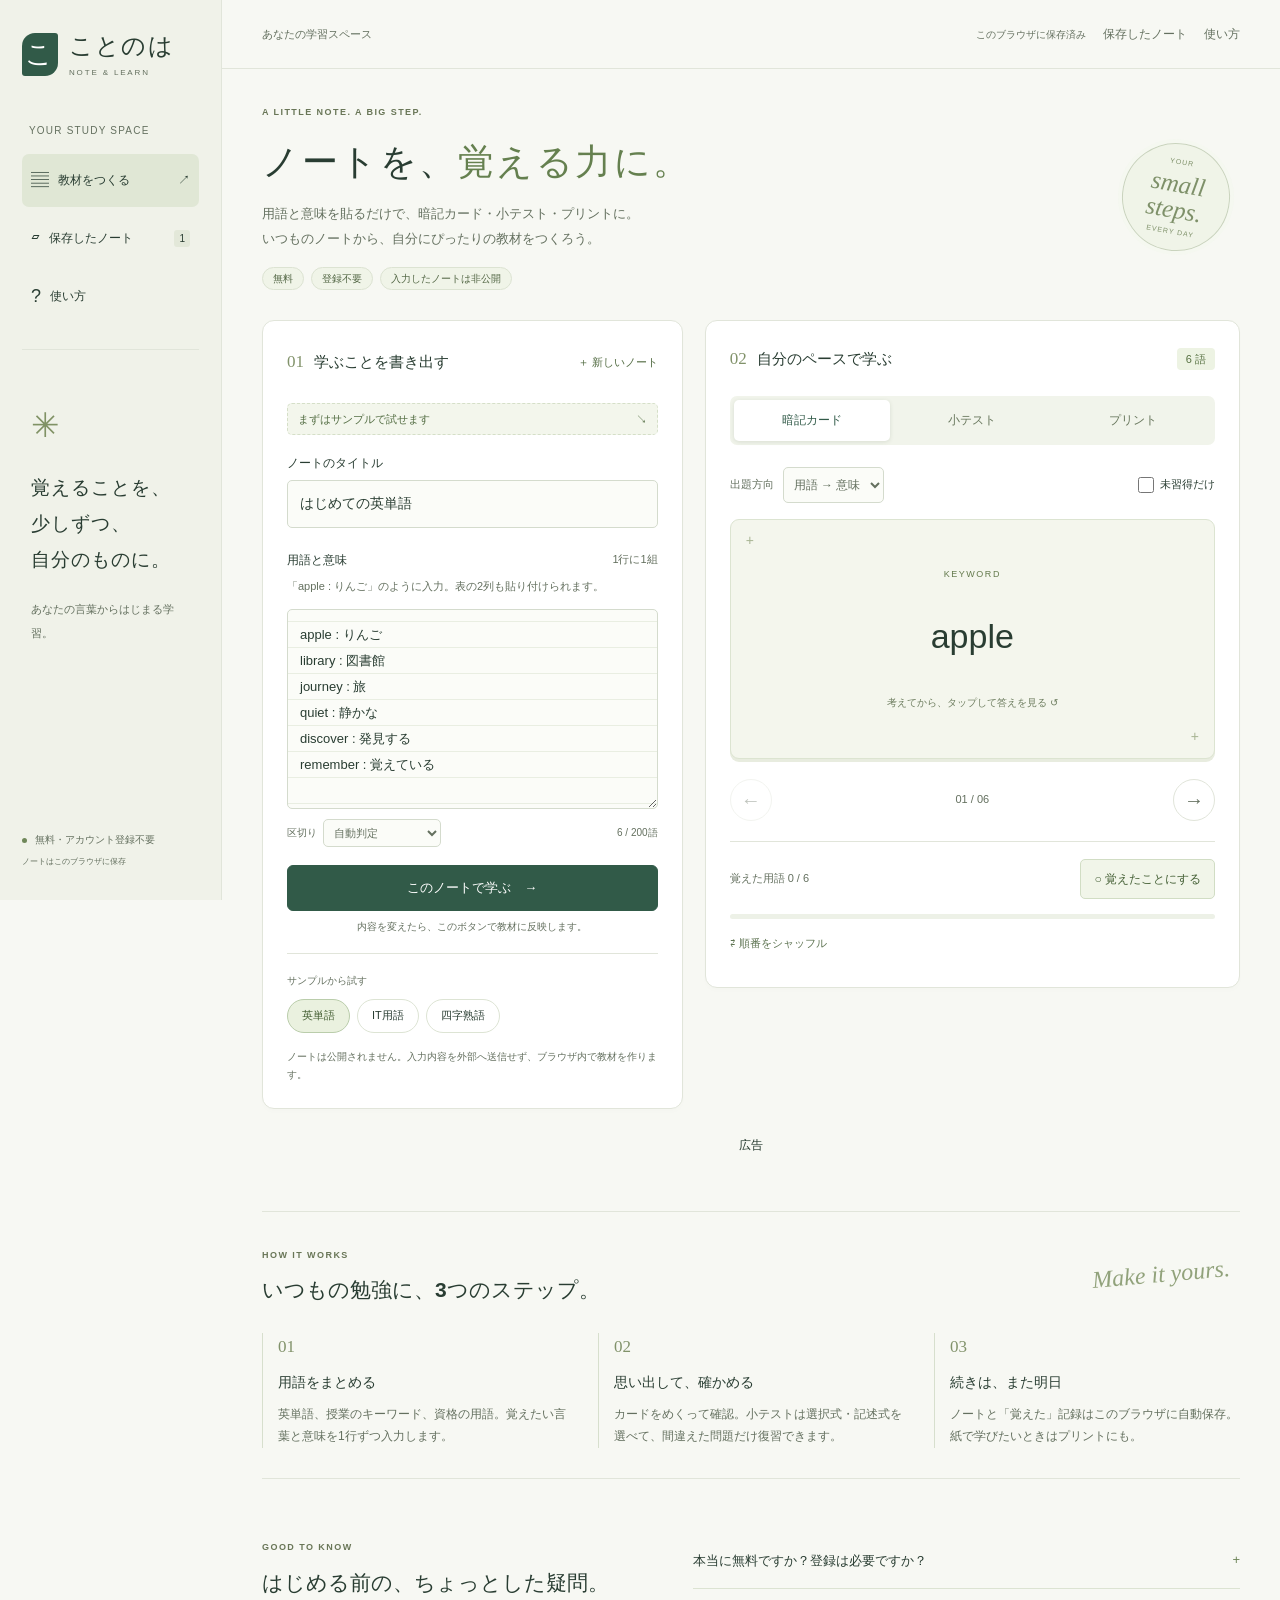
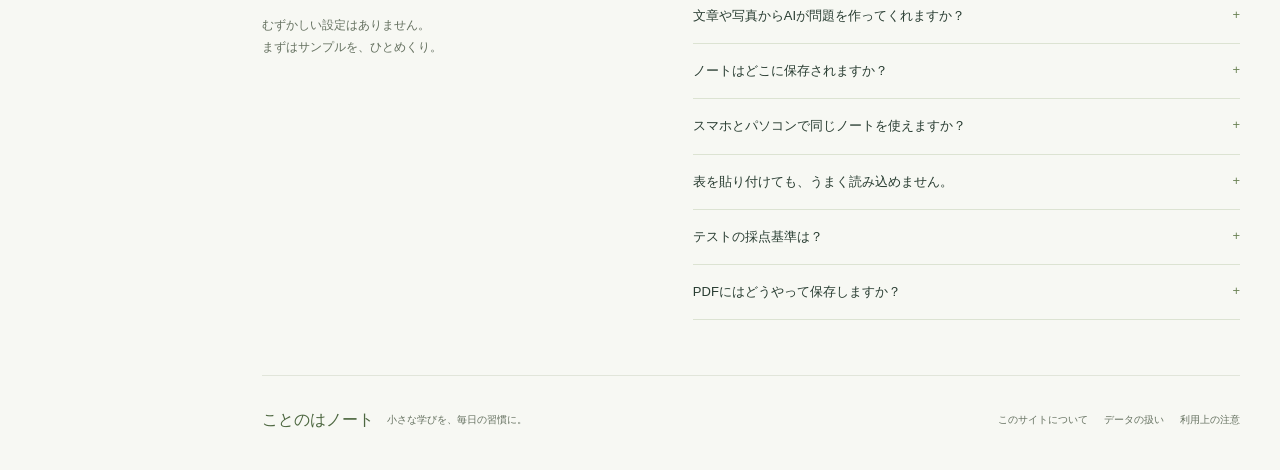
==== commit 8e24f954: "Update index.html" ====
--- a/index.html
+++ b/index.html
@@ -45,7 +45,12 @@
         <p id="pendingNotice" class="pending-notice" hidden>編集した内容はまだ教材に反映されていません。「教材を更新する」を押してください。</p>
         <div id="learningArea" role="tabpanel" aria-labelledby="tab-cards" tabindex="0"></div>
       </section>
-    </div>
+    </div><div style="text-align:center; margin:24px auto;">
+  <small>広告</small><br>
+  <!-- admax -->
+  <script src="https://adm.shinobi.jp/s/2bc63cf298ed258aa7e608b514b3e6fe"></script>
+  <!-- admax -->
+</div>
     <section class="how-section" id="howto" aria-labelledby="howHeading"><div class="section-label"><div><span class="eyebrow">HOW IT WORKS</span><h2 id="howHeading">いつもの勉強に、3つのステップ。</h2></div><span class="handwritten" aria-hidden="true">Make it yours.</span></div><div class="steps"><article><span class="step-num">01</span><h3>用語をまとめる</h3><p>英単語、授業のキーワード、資格の用語。覚えたい言葉と意味を1行ずつ入力します。</p></article><article><span class="step-num">02</span><h3>思い出して、確かめる</h3><p>カードをめくって確認。小テストは選択式・記述式を選べて、間違えた問題だけ復習できます。</p></article><article><span class="step-num">03</span><h3>続きは、また明日</h3><p>ノートと「覚えた」記録はこのブラウザに自動保存。紙で学びたいときはプリントにも。</p></article></div></section>
     <section class="faq-section" id="faq" aria-labelledby="faqHeading"><div><span class="eyebrow">GOOD TO KNOW</span><h2 id="faqHeading">はじめる前の、ちょっとした疑問。</h2><p>むずかしい設定はありません。<br>まずはサンプルを、ひとめくり。</p></div><div class="faq-list"><details><summary>本当に無料ですか？登録は必要ですか？</summary><p>現在の機能はすべて無料で使えます。会員登録やログイン、クレジットカードの登録は不要です。</p></details><details><summary>文章や写真からAIが問題を作ってくれますか？</summary><p>いいえ。今は自分で入力した「用語と意味」の組から教材を作るツールです。文章・写真・PDFの解析や、内容の正しさを判定する機能はありません。</p></details><details><summary>ノートはどこに保存されますか？</summary><p>この端末の、このブラウザ内です。30冊まで保存できます。ブラウザのデータを消したり、プライベートブラウズを終了したりすると失われることがあります。「保存したノート」から定期的にバックアップしてください。同じ端末を使う人はノートを閲覧できます。</p></details><details><summary>スマホとパソコンで同じノートを使えますか？</summary><p>自動同期はありません。「保存したノート」からJSONファイルを保存し、別の端末で読み込んでください。読み込んだノートは別のノートとして追加されます。</p></details><details><summary>表を貼り付けても、うまく読み込めません。</summary><p>1列目に用語、2列目に意味を置き、見出しを除いた2列をコピーしてください。区切りを「タブ」にすると確実です。1組の中の改行や、引用符付きCSVには対応していません。</p></details><details><summary>テストの採点基準は？</summary><p>記述式は登録した用語と一致すれば正解です。英字の大小、全角・半角、空白の違いは区別しません。別の言い方や誤字は判定できません。選択式の候補は同じノートの用語から作ります。</p></details><details><summary>PDFにはどうやって保存しますか？</summary><p>「プリント」の「印刷 / PDF保存」を押し、端末の印刷画面でPDF保存を選びます。端末やブラウザによって操作は異なります。紙に印刷する場合はA4縦を選んでください。</p></details></div></section>
     <footer><a class="footer-brand" href="./">ことのはノート</a><span>小さな学びを、毎日の習慣に。</span><nav aria-label="サイト情報"><a href="about.html">このサイトについて</a><a href="privacy.html">データの扱い</a><a href="terms.html">利用上の注意</a></nav></footer>
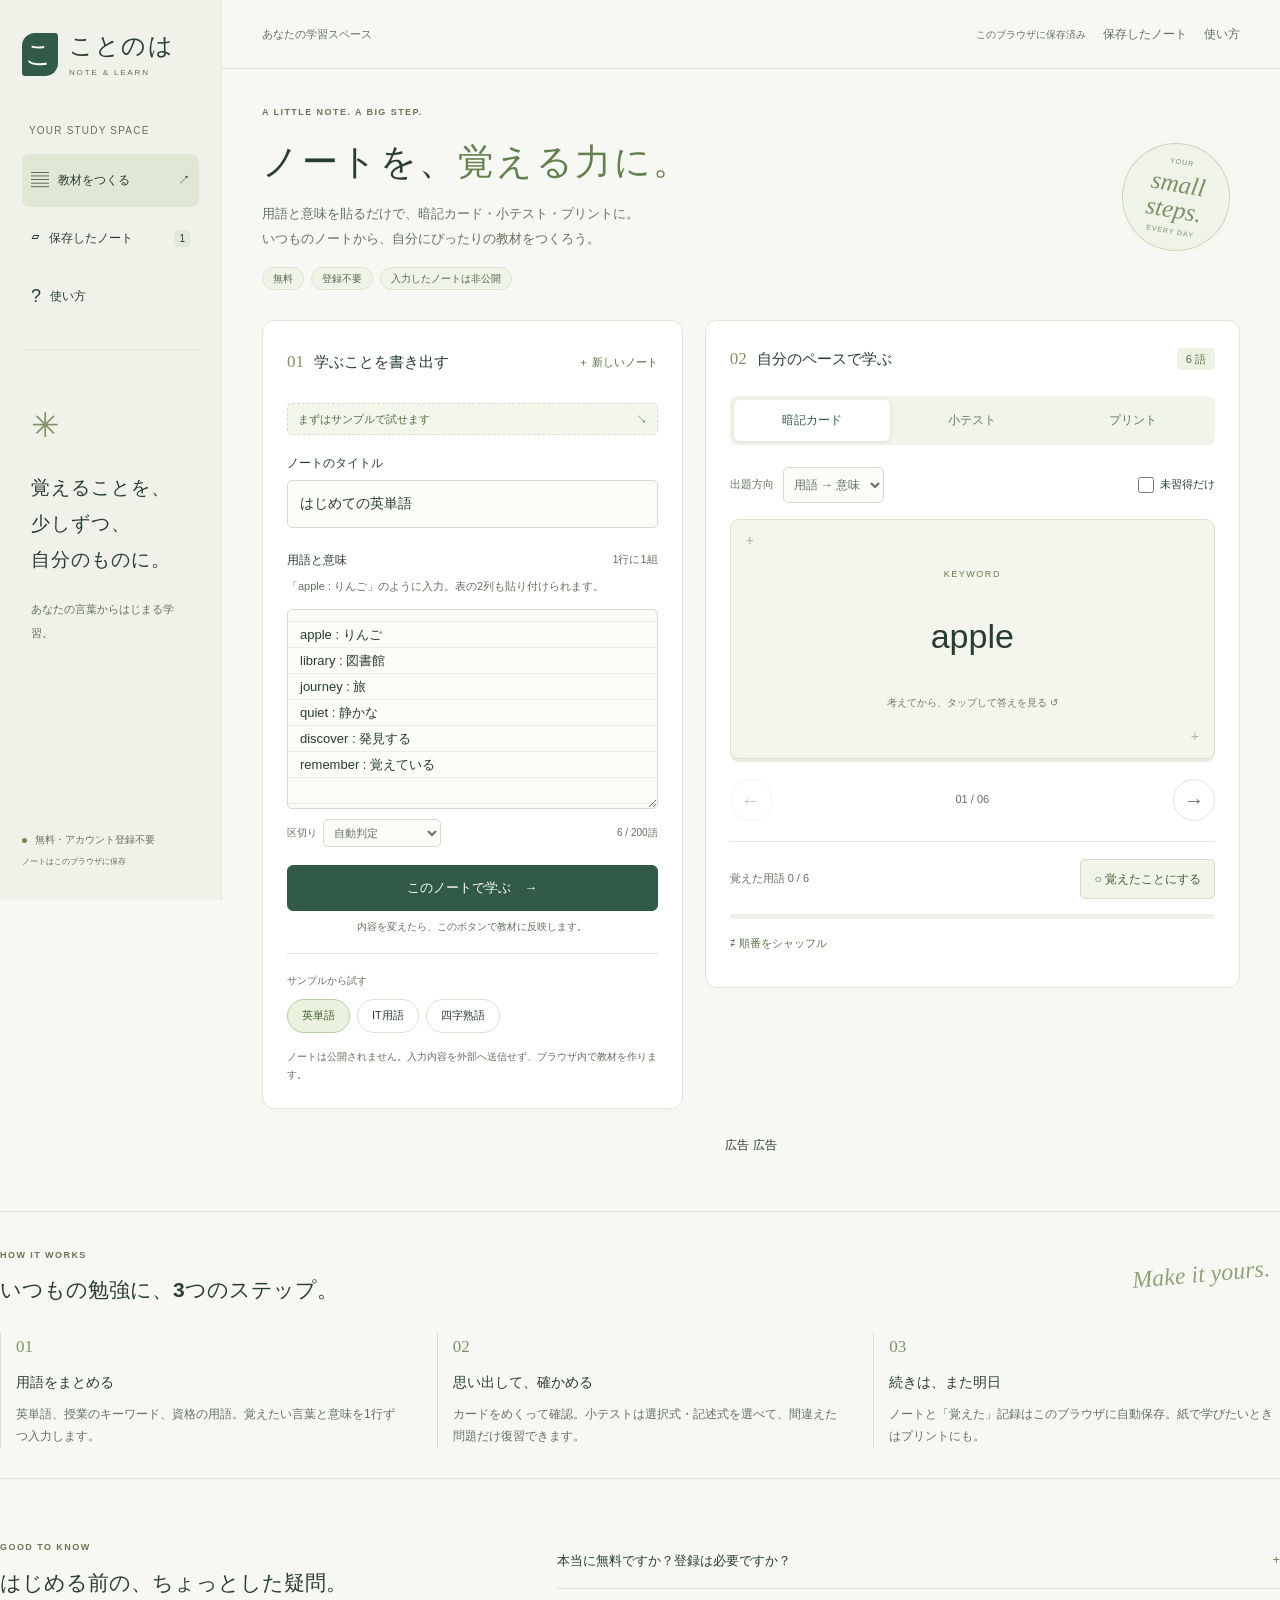
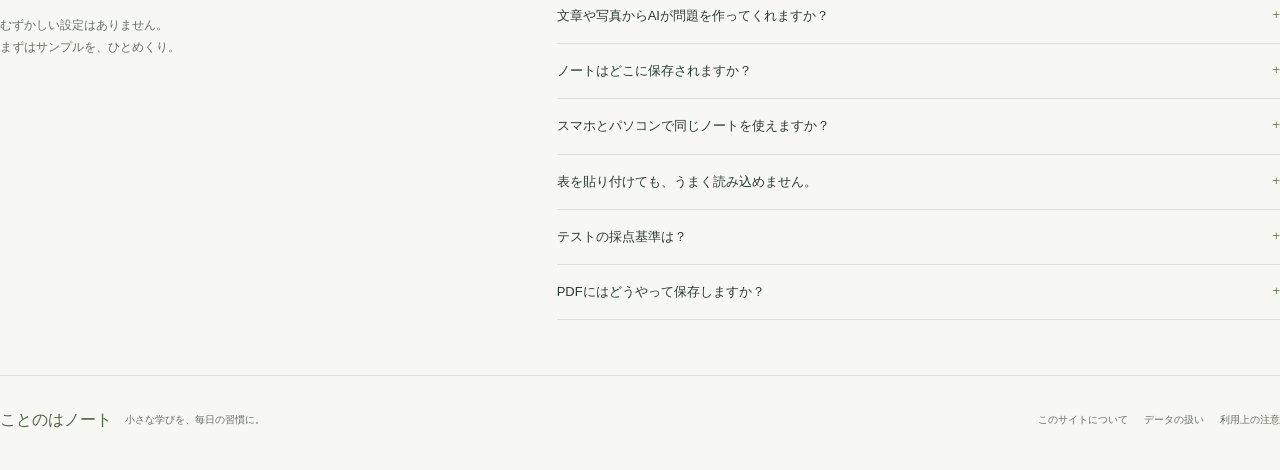
==== commit 2ff10eec: "Insert ad scripts into index.html Added advertisement scripts to the HTML file." ====
--- a/index.html
+++ b/index.html
@@ -46,7 +46,12 @@
         <div id="learningArea" role="tabpanel" aria-labelledby="tab-cards" tabindex="0"></div>
       </section>
     </div><div style="text-align:center; margin:24px auto;">
+  <small>広告</small><br<div style="text-align:center; margin:24px auto;">
   <small>広告</small><br>
+  <!-- admax -->
+  <script src="https://adm.shinobi.jp/o/51305021d9712f97405653cadc8b9feb"></script>
+  <!-- admax -->
+</div>
   <!-- admax -->
   <script src="https://adm.shinobi.jp/s/2bc63cf298ed258aa7e608b514b3e6fe"></script>
   <!-- admax -->
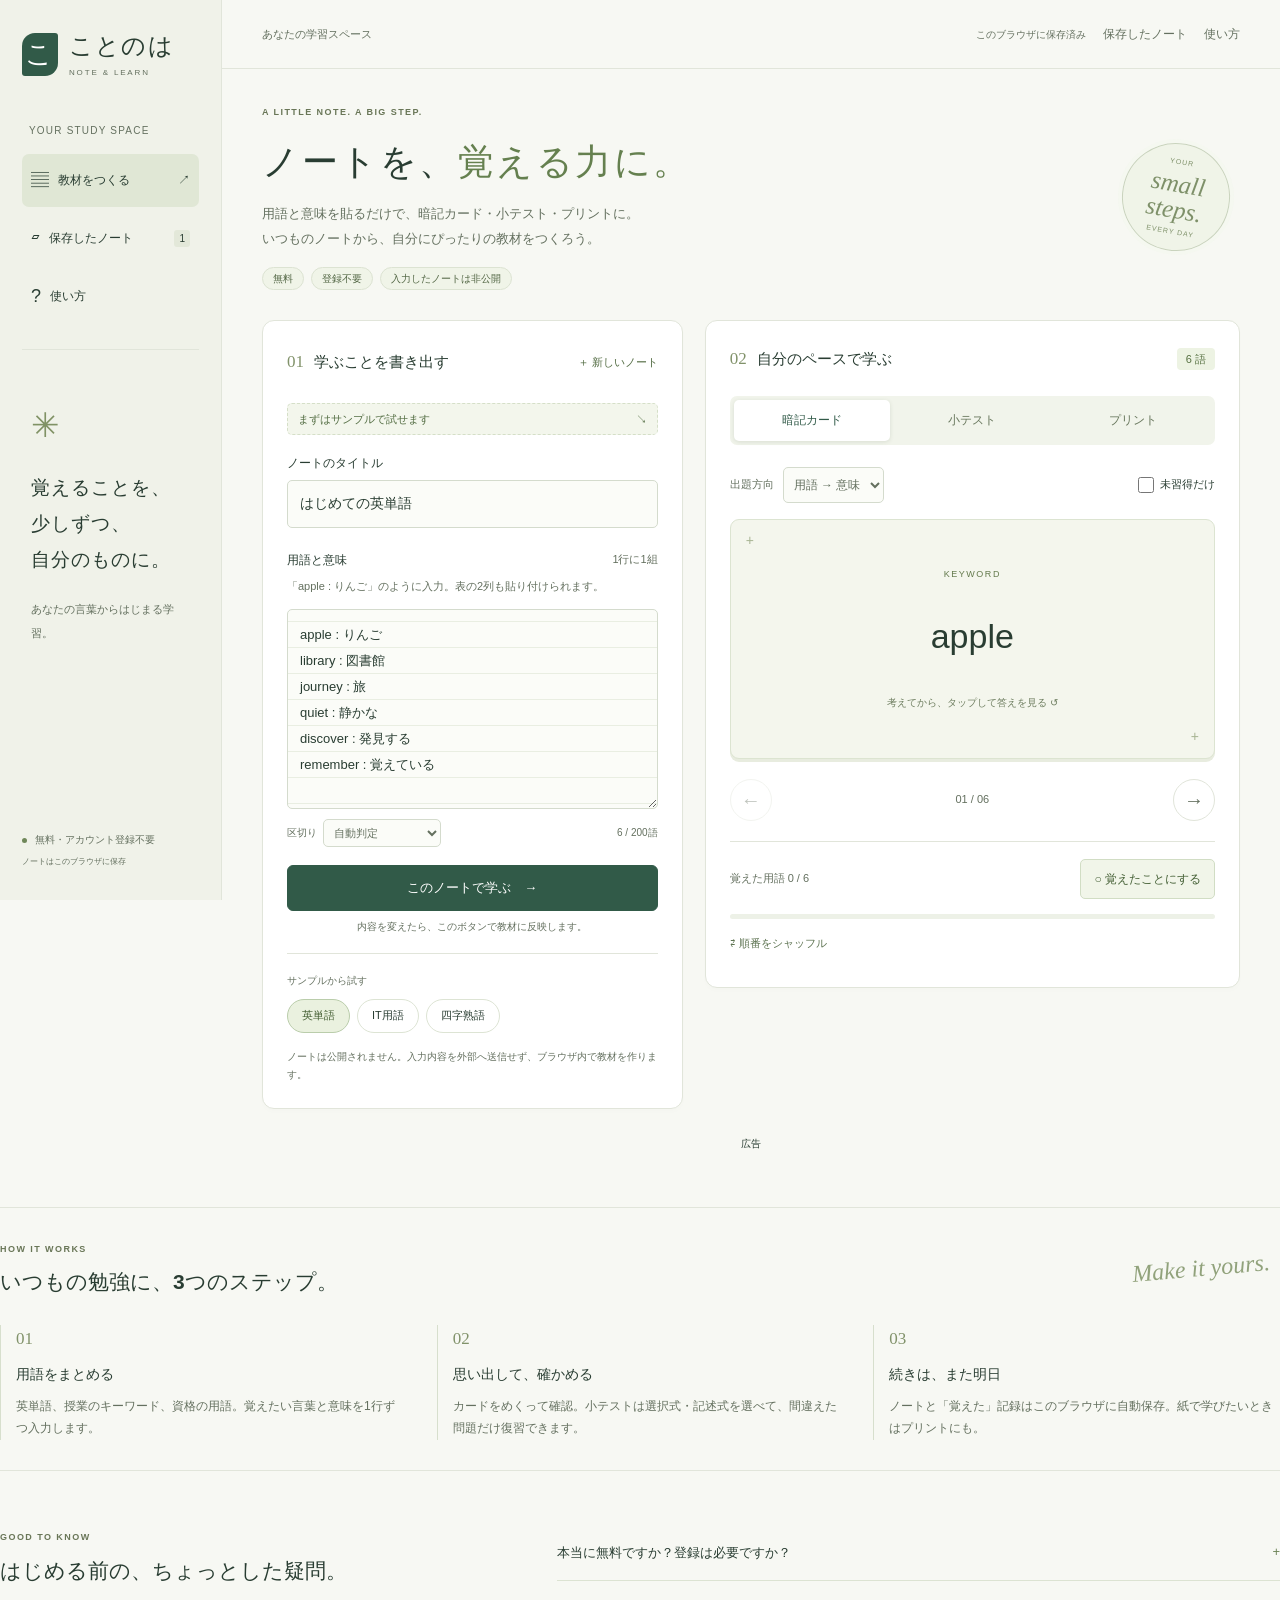
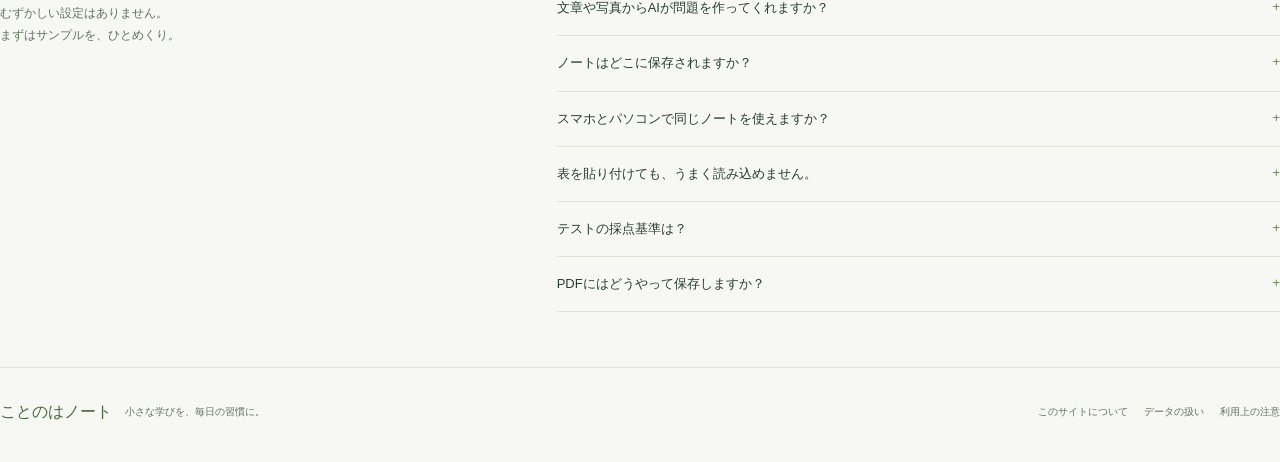
==== commit 38d5537a: "Update index.html" ====
--- a/index.html
+++ b/index.html
@@ -46,8 +46,13 @@
         <div id="learningArea" role="tabpanel" aria-labelledby="tab-cards" tabindex="0"></div>
       </section>
     </div><div style="text-align:center; margin:24px auto;">
-  <small>広告</small><br<div style="text-align:center; margin:24px auto;">
-  <small>広告</small><br>
+  <small     </div>
+    <div style="text-align:center; margin:24px auto;">
+      <small>広告</small><br>
+      <!-- admax -->
+      <script src="https://adm.shinobi.jp/o/51305021d9712f97405653cadc8b9feb"></script>
+      <!-- admax -->
+    </div>
   <!-- admax -->
   <script src="https://adm.shinobi.jp/o/51305021d9712f97405653cadc8b9feb"></script>
   <!-- admax -->
